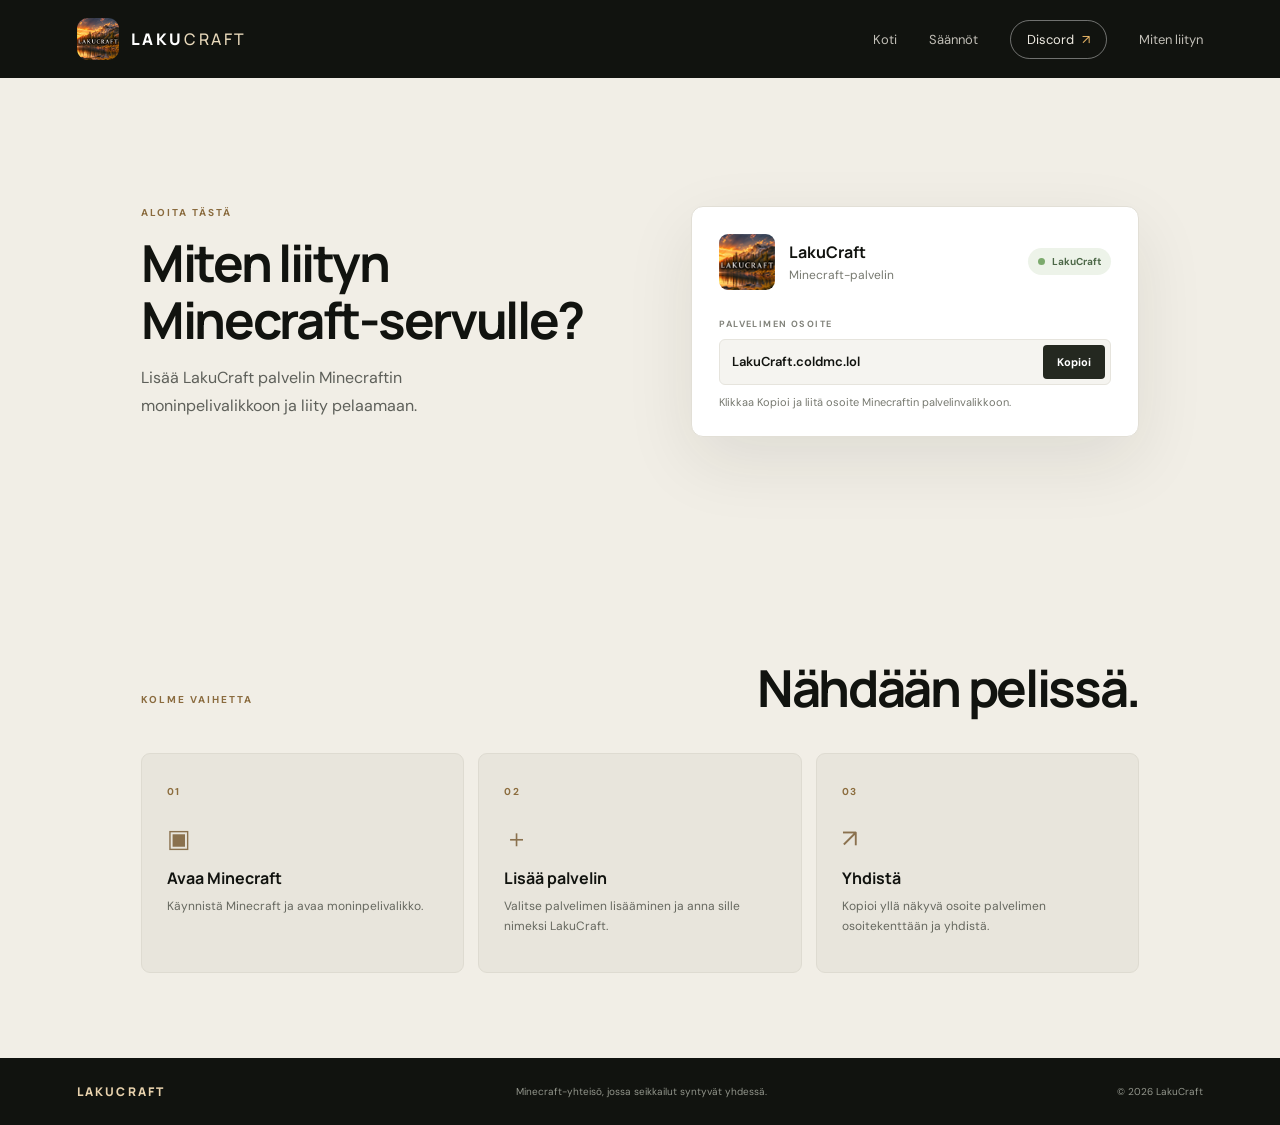
==== liity.html @ 5b4aee08 "Add files via upload" ====
<!doctype html>
<html lang="fi">
<head>
  <meta charset="utf-8">
  <meta name="viewport" content="width=device-width, initial-scale=1">
  <meta name="theme-color" content="#10120f">
  <meta name="description" content="Näin liityt LakuCraftin Minecraft-palvelimelle.">
  <title>Miten liityn — LakuCraft</title>
  <link rel="icon" type="image/png" href="assets/server-icon.png">
  <link rel="preconnect" href="https://fonts.googleapis.com">
  <link rel="preconnect" href="https://fonts.gstatic.com" crossorigin>
  <link href="https://fonts.googleapis.com/css2?family=DM+Sans:wght@400;500;600;700&family=Manrope:wght@400;500;600;700;800&display=swap" rel="stylesheet">
  <link rel="stylesheet" href="styles.css">
</head>
<body class="inner-page">
  <header class="topbar">
    <a class="brand" href="index.html" aria-label="LakuCraft etusivu">
      <img src="assets/server-icon.png" alt="" width="42" height="42">
      <span>LAKU<span class="brand-light">CRAFT</span></span>
    </a>
    <nav aria-label="Päänavigaatio">
      <a href="index.html">Koti</a>
      <a href="saannot.html">Säännöt</a>
      <a class="nav-discord" href="https://discord.gg/cD8DBC7NC" target="_blank" rel="noopener noreferrer">Discord <span aria-hidden="true">↗</span></a>
      <a href="liity.html" aria-current="page"><span class="nav-label-desktop">Miten liityn</span><span class="nav-label-mobile">Miten liityn</span></a>
    </nav>
  </header>

  <main class="standalone-page join-page">
    <section class="join-section">
      <div class="join-intro">
        <p class="eyebrow eyebrow-dark">ALOITA TÄSTÄ</p>
        <h1 class="page-title">Miten liityn Minecraft-servulle?</h1>
        <p>Lisää LakuCraft palvelin Minecraftin moninpelivalikkoon ja liity pelaamaan.</p>
      </div>
      <div class="server-card">
        <div class="server-card-top">
          <div class="server-identity">
            <img src="assets/server-icon.png" alt="LakuCraft-kuvake" width="56" height="56">
            <div><strong>LakuCraft</strong><span>Minecraft-palvelin</span></div>
          </div>
          <span class="status-pill"><i></i> LakuCraft</span>
        </div>
        <div class="address-label">PALVELIMEN OSOITE</div>
        <div class="address-row">
          <code id="server-address">Ladataan osoitetta…</code>
          <button id="copy-address" type="button" disabled aria-label="Kopioi palvelimen osoite">Kopioi</button>
        </div>
        <p class="address-note" id="address-note">Ladataan palvelimen osoitetta.</p>
      </div>
    </section>

    <section class="steps-section standalone-steps">
      <div class="section-heading">
        <p class="eyebrow eyebrow-dark">KOLME VAIHETTA</p>
        <h2>Nähdään pelissä.</h2>
      </div>
      <div class="steps-grid">
        <article class="step-card"><span class="step-number">01</span><div class="step-icon" aria-hidden="true">▣</div><h3>Avaa Minecraft</h3><p>Käynnistä Minecraft ja avaa moninpelivalikko.</p></article>
        <article class="step-card"><span class="step-number">02</span><div class="step-icon" aria-hidden="true">＋</div><h3>Lisää palvelin</h3><p>Valitse palvelimen lisääminen ja anna sille nimeksi LakuCraft.</p></article>
        <article class="step-card"><span class="step-number">03</span><div class="step-icon" aria-hidden="true">↗</div><h3>Yhdistä</h3><p>Kopioi yllä näkyvä osoite palvelimen osoitekenttään ja yhdistä.</p></article>
      </div>
    </section>
  </main>

  <footer><a class="footer-brand" href="index.html">LAKUCRAFT</a><span>Minecraft-yhteisö, jossa seikkailut syntyvät yhdessä.</span><span>© <span id="year"></span> LakuCraft</span></footer>
  <div class="toast" id="toast" role="status" aria-live="polite"></div>
  <script src="config.js"></script>
  <script src="script.js"></script>
</body>
</html>
---- styles.css ----
:root{color-scheme:dark;--ink:#11130f;--paper:#f1eee6;--muted:#a9aaa1;--gold:#eab768;--green:#8da77b;--line:rgba(255,255,255,.14);font-family:"DM Sans",sans-serif}*{box-sizing:border-box}html{scroll-behavior:smooth}body{margin:0;background:var(--ink);color:#fff}a{color:inherit;text-decoration:none}.topbar{height:78px;padding:0 clamp(22px,6vw,96px);display:flex;align-items:center;justify-content:space-between;position:absolute;z-index:3;inset:0 0 auto}.brand{display:flex;gap:12px;align-items:center;font:800 16px Manrope,sans-serif;letter-spacing:.16em}.brand img{border-radius:11px;object-fit:cover}.brand-light{font-weight:500;color:#e9d9bb}.topbar nav{display:flex;align-items:center;gap:32px;font-size:13px;color:#eeeae1}.topbar nav>a:not(.nav-discord){opacity:.8}.nav-discord{border:1px solid rgba(255,255,255,.4);padding:10px 16px;border-radius:999px}.nav-discord span{color:var(--gold);margin-left:5px}.hero{min-height:690px;height:min(850px,100svh);position:relative;display:flex;align-items:center;overflow:hidden}.hero-image,.hero-shade{position:absolute;inset:0}.hero-image{background:url("assets/lakucraft-sunset.png") center 48%/cover no-repeat;transform:scale(1.015)}.hero-shade{background:linear-gradient(90deg,rgba(8,11,12,.86) 0%,rgba(8,11,12,.56) 43%,rgba(8,11,12,.08) 100%),linear-gradient(0deg,rgba(8,11,12,.76) 0%,transparent 28%,rgba(8,11,12,.28) 100%)}.hero-content{position:relative;z-index:1;width:min(700px,82vw);margin:78px 0 0 clamp(26px,11vw,170px)}.eyebrow{font-size:10px;letter-spacing:.2em;font-weight:700;color:#e9c58c}.eyebrow-dot{display:inline-block;width:7px;height:7px;background:var(--gold);border-radius:50%;margin:0 10px 1px 0;box-shadow:0 0 16px var(--gold)}h1,h2,h3,p{margin-top:0}h1,h2{font-family:Manrope,sans-serif;letter-spacing:-.045em}h1{font-size:clamp(45px,7vw,82px);line-height:1.02;margin:26px 0 19px;font-weight:700}h1 span{color:#f3c980}.hero-copy{max-width:440px;color:#e4e1d7;line-height:1.75;font-size:16px}.hero-actions{display:flex;gap:12px;margin-top:29px}.button{display:inline-flex;align-items:center;gap:20px;padding:14px 19px;border-radius:5px;font-weight:700;font-size:13px;transition:transform .2s,background .2s}.button:hover{transform:translateY(-2px)}.button-primary{background:var(--gold);color:#21170d}.button-primary:hover{background:#f4ce8c}.button-ghost{border:1px solid rgba(255,255,255,.46);background:rgba(20,20,16,.18);backdrop-filter:blur(6px)}.hero-caption{position:absolute;right:clamp(22px,6vw,96px);bottom:30px;left:clamp(22px,6vw,96px);z-index:1;display:flex;justify-content:space-between;color:rgba(255,255,255,.65);font-size:9px;letter-spacing:.18em}.join-section,.steps-section{background:var(--paper);color:var(--ink);padding:105px clamp(24px,11vw,170px);display:grid;grid-template-columns:1fr 1fr;gap:8vw;align-items:center}.eyebrow-dark{color:#8a6b3e}.join-intro h2,.section-heading h2{font-size:clamp(34px,4vw,51px);line-height:1.1;margin:16px 0}.join-intro>p:last-child{max-width:390px;color:#5e605a;line-height:1.75}.server-card{background:#fff;border:1px solid #e2dfd6;border-radius:12px;padding:27px;box-shadow:0 24px 70px rgba(35,29,19,.09)}.server-card-top,.server-identity,.address-row{display:flex;align-items:center;justify-content:space-between}.server-identity{justify-content:flex-start;gap:14px}.server-identity img{border-radius:9px}.server-identity strong,.server-identity span{display:block}.server-identity strong{font:700 16px Manrope,sans-serif}.server-identity span{margin-top:4px;color:#777970;font-size:12px}.status-pill{display:flex;align-items:center;gap:7px;background:#edf3e9;color:#4d6848;padding:7px 10px;border-radius:99px;font-size:10px;font-weight:700}.status-pill i{background:#7caa6d;width:7px;height:7px;border-radius:50%}.address-label{margin:28px 0 9px;color:#82837b;font-size:9px;letter-spacing:.16em;font-weight:700}.address-row{padding:5px 5px 5px 12px;background:#f5f4f0;border:1px solid #e6e4dd;border-radius:6px;gap:8px}.address-row code{font:600 13px "DM Sans",sans-serif;overflow-wrap:anywhere}.address-row button{border:0;border-radius:4px;padding:10px 14px;background:#242820;color:#fff;font:700 11px "DM Sans",sans-serif;cursor:pointer}.address-row button:disabled{background:#d9d7d0;color:#77776f;cursor:not-allowed}.address-note{margin:10px 0 0;color:#777970;font-size:11px}.steps-section{display:block;padding-top:98px;padding-bottom:105px}.section-heading{display:flex;align-items:end;justify-content:space-between;margin-bottom:37px}.section-heading h2{margin-bottom:0}.steps-grid{display:grid;grid-template-columns:repeat(3,1fr);gap:14px}.step-card{position:relative;min-height:220px;padding:25px;background:#e8e5dc;border:1px solid #dedbd1;border-radius:9px}.step-number{font-size:10px;letter-spacing:.16em;color:#8c6d3e;font-weight:700}.step-icon{margin-top:22px;font-size:25px;color:#8a714e}.step-card h3{font:700 16px Manrope,sans-serif;margin:12px 0 8px}.step-card p{font-size:12px;line-height:1.65;color:#66685f;margin-bottom:0}.discord-banner{padding:74px clamp(24px,11vw,170px);display:flex;align-items:center;justify-content:space-between;gap:30px;background:linear-gradient(105deg,#252b23,#303a2d)}.discord-banner h2{font-size:clamp(27px,3.5vw,42px);margin:14px 0 9px}.discord-banner p:last-child{color:#c0c4b8;font-size:13px;margin:0}.discord-banner .button{flex-shrink:0}footer{padding:25px clamp(22px,6vw,96px);display:flex;align-items:center;justify-content:space-between;gap:18px;color:#92958b;font-size:10px}.footer-brand{font:800 12px Manrope,sans-serif;letter-spacing:.18em;color:#e8d2ad}.toast{position:fixed;z-index:5;bottom:22px;left:50%;transform:translate(-50%,20px);background:#f2c77e;color:#21170d;border-radius:6px;padding:12px 18px;font-size:12px;font-weight:700;opacity:0;pointer-events:none;transition:all .22s}.toast.visible{opacity:1;transform:translate(-50%,0)}
@media(max-width:760px){.topbar{height:68px}.topbar nav{gap:14px}.topbar nav>a:not(.nav-discord){display:none}.hero{height:720px;min-height:620px}.hero-image{background-position:58% center}.hero-shade{background:linear-gradient(90deg,rgba(8,11,12,.76),rgba(8,11,12,.22)),linear-gradient(0deg,rgba(8,11,12,.72),transparent 45%)}.hero-content{margin:65px 24px 0;width:auto}.hero-copy{font-size:14px}.hero-caption{font-size:8px}.join-section{grid-template-columns:1fr;padding:75px 23px;gap:30px}.server-card{padding:20px}.steps-section{padding:74px 23px}.section-heading{display:block}.section-heading h2{margin-bottom:25px}.steps-grid{grid-template-columns:1fr}.step-card{min-height:175px}.step-icon{margin-top:14px}.discord-banner{align-items:flex-start;flex-direction:column;padding:56px 24px}.discord-banner .button{margin-top:4px}footer{flex-wrap:wrap;padding:22px 24px}footer>span:nth-child(2){order:3;width:100%}}
@media(prefers-reduced-motion:reduce){html{scroll-behavior:auto}*,*::before,*::after{transition:none!important}}
.rules-section{background:#f7f4ec;color:var(--ink);padding:96px clamp(24px,11vw,170px)}.rules-heading{max-width:620px;margin-bottom:38px}.rules-heading h2{font-size:clamp(34px,4vw,51px);line-height:1.1;margin:16px 0}.rules-heading>p:last-child{max-width:480px;color:#5e605a;line-height:1.7;font-size:14px}.rules-category-title{font:700 20px Manrope,sans-serif;margin:0 0 16px}.rules-category-discord{margin-top:48px}.rules-grid{display:grid;grid-template-columns:repeat(2,minmax(0,1fr));gap:13px}.rule-card{display:flex;gap:18px;min-height:120px;padding:23px;background:#fff;border:1px solid #e2dfd6;border-radius:9px}.rule-card>span{flex:0 0 30px;color:#9a7744;font-size:11px;font-weight:700;letter-spacing:.12em;padding-top:3px}.rule-card h3{font:700 15px Manrope,sans-serif;margin:0 0 7px}.rule-card p{font-size:12px;line-height:1.65;color:#66685f;margin:0}.rules-note{margin:23px 0 0;color:#777970;font-size:11px;line-height:1.6}.rules-discord-link{display:inline-flex;align-items:center;gap:10px;margin-top:16px;padding:11px 15px;border-radius:5px;background:#252b23;color:#fff;font-size:12px;font-weight:700}.rules-discord-link:hover{background:#394632}.rules-discord-link span{color:var(--gold)}
.nav-label-mobile{display:none}.inner-page .topbar{position:relative;background:#11130f}.standalone-page{min-height:calc(100svh - 140px)}.inner-page .rules-section{padding-top:82px;padding-bottom:90px}.page-title{font-size:clamp(34px,4vw,51px);line-height:1.1;margin:16px 0}.join-page .join-section{min-height:54vh}.standalone-steps{padding-top:80px;padding-bottom:85px}
@media(max-width:760px){.rules-section{padding:74px 23px}.inner-page .rules-section{padding-top:58px;padding-bottom:70px}.rules-grid{grid-template-columns:1fr}.rule-card{min-height:0;padding:20px}.topbar{padding:0 16px}.brand span{display:none}.topbar nav{gap:10px;font-size:11px}.topbar nav>a[href="index.html"],.topbar nav>a[href="saannot.html"],.topbar nav>a[href="liity.html"]{display:inline-flex}.nav-label-desktop{display:none}.nav-label-mobile{display:inline}.join-page .join-section{min-height:0}.standalone-steps{padding:60px 23px}}
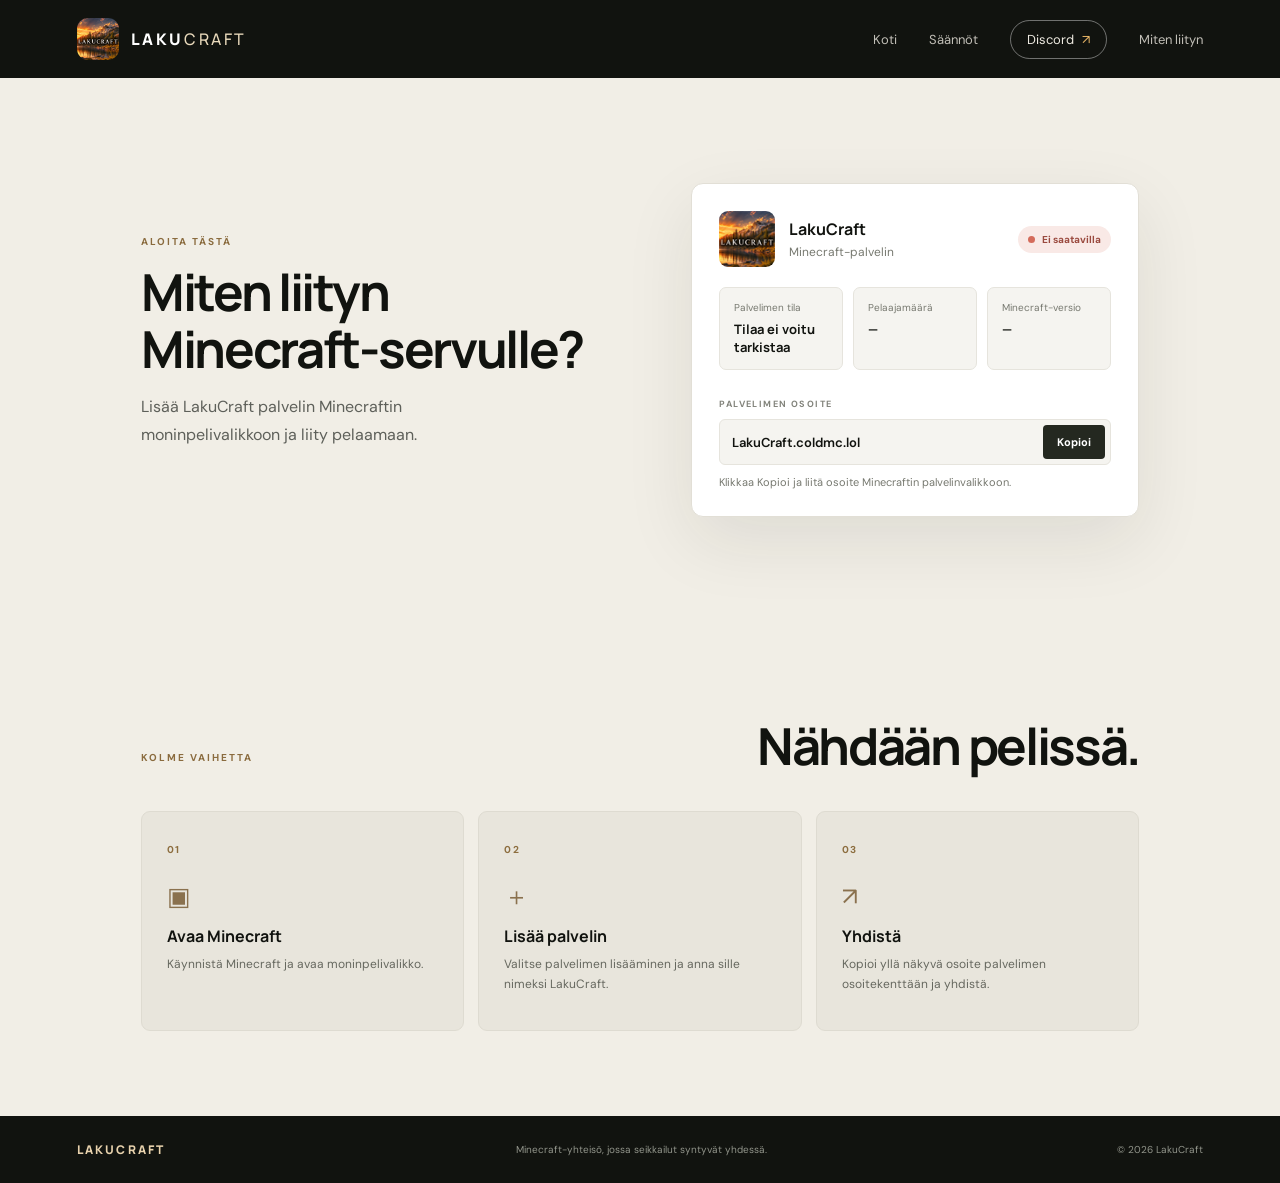
==== commit e1d8142d: "Add files via upload" ====
--- a/liity.html
+++ b/liity.html
@@ -39,7 +39,12 @@
             <img src="assets/server-icon.png" alt="LakuCraft-kuvake" width="56" height="56">
             <div><strong>LakuCraft</strong><span>Minecraft-palvelin</span></div>
           </div>
-          <span class="status-pill"><i></i> LakuCraft</span>
+          <span class="status-pill status-checking" id="server-status"><i></i><span id="server-status-badge">Haetaan tilaa…</span></span>
+        </div>
+        <div class="server-stats" aria-label="Palvelimen tiedot">
+          <div><span>Palvelimen tila</span><strong id="server-status-text">Tarkistetaan…</strong></div>
+          <div><span>Pelaajamäärä</span><strong id="player-count">—</strong></div>
+          <div><span>Minecraft-versio</span><strong id="server-version">—</strong></div>
         </div>
         <div class="address-label">PALVELIMEN OSOITE</div>
         <div class="address-row">
--- a/styles.css
+++ b/styles.css
@@ -2,5 +2,7 @@
 @media(max-width:760px){.topbar{height:68px}.topbar nav{gap:14px}.topbar nav>a:not(.nav-discord){display:none}.hero{height:720px;min-height:620px}.hero-image{background-position:58% center}.hero-shade{background:linear-gradient(90deg,rgba(8,11,12,.76),rgba(8,11,12,.22)),linear-gradient(0deg,rgba(8,11,12,.72),transparent 45%)}.hero-content{margin:65px 24px 0;width:auto}.hero-copy{font-size:14px}.hero-caption{font-size:8px}.join-section{grid-template-columns:1fr;padding:75px 23px;gap:30px}.server-card{padding:20px}.steps-section{padding:74px 23px}.section-heading{display:block}.section-heading h2{margin-bottom:25px}.steps-grid{grid-template-columns:1fr}.step-card{min-height:175px}.step-icon{margin-top:14px}.discord-banner{align-items:flex-start;flex-direction:column;padding:56px 24px}.discord-banner .button{margin-top:4px}footer{flex-wrap:wrap;padding:22px 24px}footer>span:nth-child(2){order:3;width:100%}}
 @media(prefers-reduced-motion:reduce){html{scroll-behavior:auto}*,*::before,*::after{transition:none!important}}
 .rules-section{background:#f7f4ec;color:var(--ink);padding:96px clamp(24px,11vw,170px)}.rules-heading{max-width:620px;margin-bottom:38px}.rules-heading h2{font-size:clamp(34px,4vw,51px);line-height:1.1;margin:16px 0}.rules-heading>p:last-child{max-width:480px;color:#5e605a;line-height:1.7;font-size:14px}.rules-category-title{font:700 20px Manrope,sans-serif;margin:0 0 16px}.rules-category-discord{margin-top:48px}.rules-grid{display:grid;grid-template-columns:repeat(2,minmax(0,1fr));gap:13px}.rule-card{display:flex;gap:18px;min-height:120px;padding:23px;background:#fff;border:1px solid #e2dfd6;border-radius:9px}.rule-card>span{flex:0 0 30px;color:#9a7744;font-size:11px;font-weight:700;letter-spacing:.12em;padding-top:3px}.rule-card h3{font:700 15px Manrope,sans-serif;margin:0 0 7px}.rule-card p{font-size:12px;line-height:1.65;color:#66685f;margin:0}.rules-note{margin:23px 0 0;color:#777970;font-size:11px;line-height:1.6}.rules-discord-link{display:inline-flex;align-items:center;gap:10px;margin-top:16px;padding:11px 15px;border-radius:5px;background:#252b23;color:#fff;font-size:12px;font-weight:700}.rules-discord-link:hover{background:#394632}.rules-discord-link span{color:var(--gold)}
+.rules-heading{text-align:center;margin-left:auto;margin-right:auto}.rules-heading>p:last-child{margin-left:auto;margin-right:auto}.rules-category-title{text-align:center}.rules-grid{max-width:1000px;margin-left:auto;margin-right:auto}.rules-note,.rules-discord-link{display:flex;width:max-content;max-width:100%;margin-left:auto;margin-right:auto}.server-stats{display:grid;grid-template-columns:repeat(3,minmax(0,1fr));gap:10px;margin-top:20px}.server-stats>div{padding:13px 14px;background:#f5f4f0;border:1px solid #e6e4dd;border-radius:7px;min-width:0}.server-stats span,.server-stats strong{display:block}.server-stats span{color:#777970;font-size:10px}.server-stats strong{margin-top:6px;font:700 13px Manrope,sans-serif;overflow-wrap:anywhere}.status-checking{background:#efeee9;color:#6c6c63}.status-checking i{background:#b0afa5}.status-online{background:#e9f4e8;color:#3d7345}.status-online i{background:#59a967}.status-offline{background:#f9e9e6;color:#9a493e}.status-offline i{background:#d46b5b}
 .nav-label-mobile{display:none}.inner-page .topbar{position:relative;background:#11130f}.standalone-page{min-height:calc(100svh - 140px)}.inner-page .rules-section{padding-top:82px;padding-bottom:90px}.page-title{font-size:clamp(34px,4vw,51px);line-height:1.1;margin:16px 0}.join-page .join-section{min-height:54vh}.standalone-steps{padding-top:80px;padding-bottom:85px}
 @media(max-width:760px){.rules-section{padding:74px 23px}.inner-page .rules-section{padding-top:58px;padding-bottom:70px}.rules-grid{grid-template-columns:1fr}.rule-card{min-height:0;padding:20px}.topbar{padding:0 16px}.brand span{display:none}.topbar nav{gap:10px;font-size:11px}.topbar nav>a[href="index.html"],.topbar nav>a[href="saannot.html"],.topbar nav>a[href="liity.html"]{display:inline-flex}.nav-label-desktop{display:none}.nav-label-mobile{display:inline}.join-page .join-section{min-height:0}.standalone-steps{padding:60px 23px}}
+@media(max-width:520px){.server-stats{grid-template-columns:1fr}.server-stats>div{display:flex;align-items:center;justify-content:space-between;gap:12px}.server-stats strong{margin-top:0;text-align:right}}
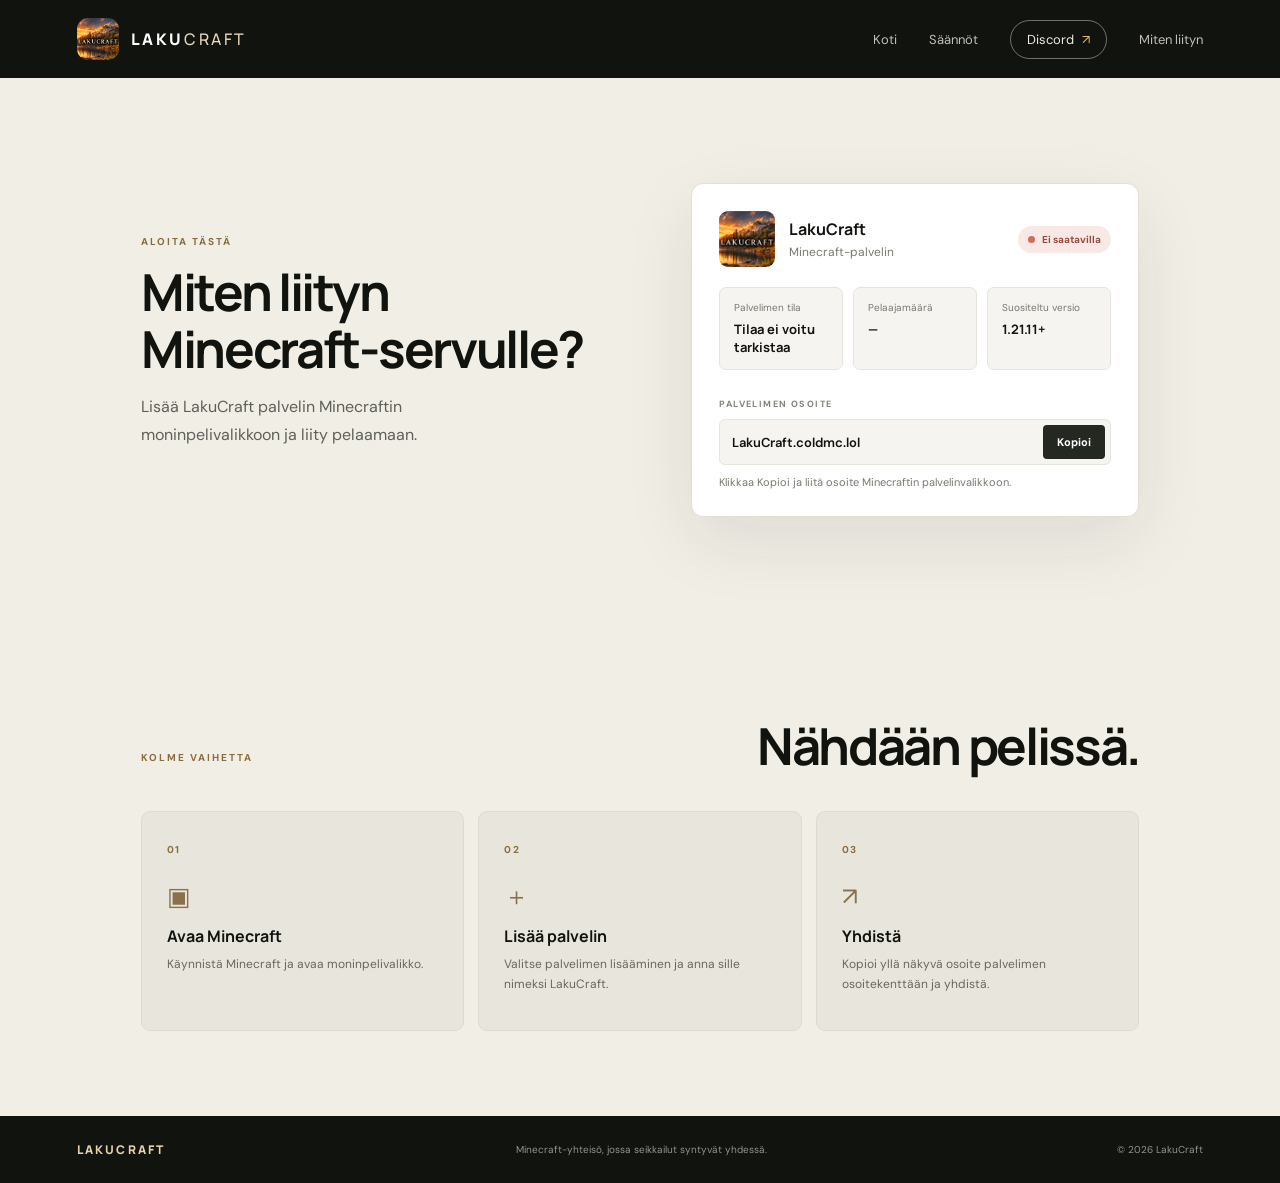
==== commit 38d43ffa: "Add files via upload" ====
--- a/liity.html
+++ b/liity.html
@@ -44,7 +44,7 @@
         <div class="server-stats" aria-label="Palvelimen tiedot">
           <div><span>Palvelimen tila</span><strong id="server-status-text">Tarkistetaan…</strong></div>
           <div><span>Pelaajamäärä</span><strong id="player-count">—</strong></div>
-          <div><span>Minecraft-versio</span><strong id="server-version">—</strong></div>
+          <div><span>Suositeltu versio</span><strong id="server-version">1.21.11+</strong></div>
         </div>
         <div class="address-label">PALVELIMEN OSOITE</div>
         <div class="address-row">
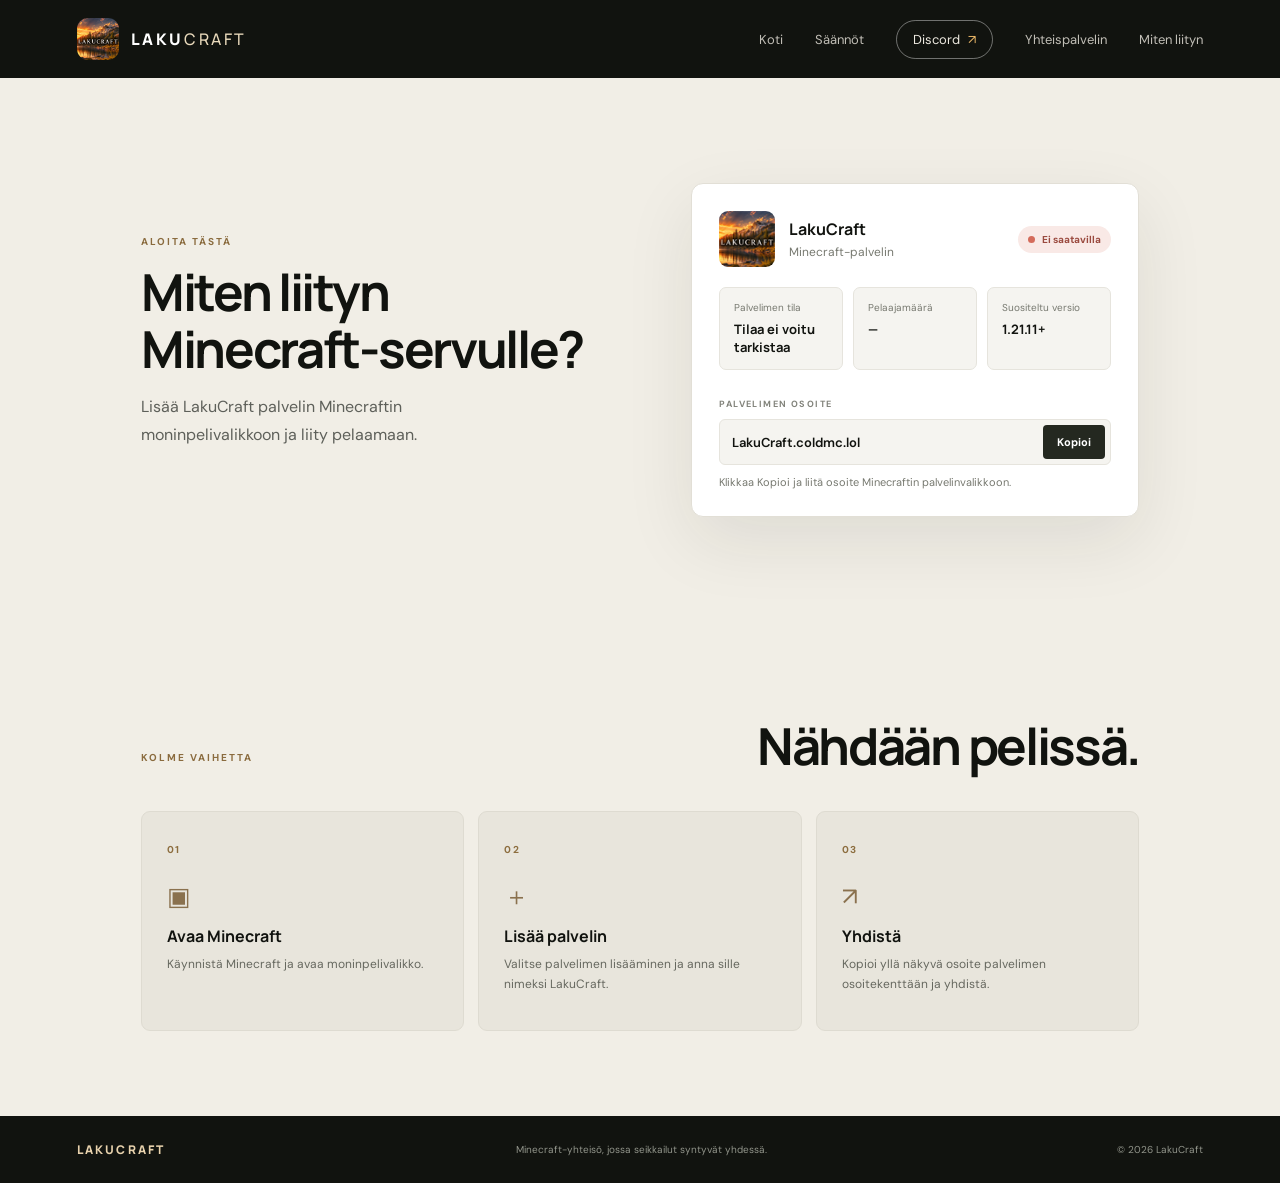
==== commit e9a03807: "Add files via upload" ====
--- a/liity.html
+++ b/liity.html
@@ -22,6 +22,7 @@
       <a href="index.html">Koti</a>
       <a href="saannot.html">Säännöt</a>
       <a class="nav-discord" href="https://discord.gg/cD8DBC7NC" target="_blank" rel="noopener noreferrer">Discord <span aria-hidden="true">↗</span></a>
+      <a href="index.html#yhteispalvelin"><span class="nav-label-desktop">Yhteispalvelin</span><span class="nav-label-mobile">Yhteisö</span></a>
       <a href="liity.html" aria-current="page"><span class="nav-label-desktop">Miten liityn</span><span class="nav-label-mobile">Miten liityn</span></a>
     </nav>
   </header>
--- a/styles.css
+++ b/styles.css
@@ -3,6 +3,9 @@
 @media(prefers-reduced-motion:reduce){html{scroll-behavior:auto}*,*::before,*::after{transition:none!important}}
 .rules-section{background:#f7f4ec;color:var(--ink);padding:96px clamp(24px,11vw,170px)}.rules-heading{max-width:620px;margin-bottom:38px}.rules-heading h2{font-size:clamp(34px,4vw,51px);line-height:1.1;margin:16px 0}.rules-heading>p:last-child{max-width:480px;color:#5e605a;line-height:1.7;font-size:14px}.rules-category-title{font:700 20px Manrope,sans-serif;margin:0 0 16px}.rules-category-discord{margin-top:48px}.rules-grid{display:grid;grid-template-columns:repeat(2,minmax(0,1fr));gap:13px}.rule-card{display:flex;gap:18px;min-height:120px;padding:23px;background:#fff;border:1px solid #e2dfd6;border-radius:9px}.rule-card>span{flex:0 0 30px;color:#9a7744;font-size:11px;font-weight:700;letter-spacing:.12em;padding-top:3px}.rule-card h3{font:700 15px Manrope,sans-serif;margin:0 0 7px}.rule-card p{font-size:12px;line-height:1.65;color:#66685f;margin:0}.rules-note{margin:23px 0 0;color:#777970;font-size:11px;line-height:1.6}.rules-discord-link{display:inline-flex;align-items:center;gap:10px;margin-top:16px;padding:11px 15px;border-radius:5px;background:#252b23;color:#fff;font-size:12px;font-weight:700}.rules-discord-link:hover{background:#394632}.rules-discord-link span{color:var(--gold)}
 .rules-heading{text-align:center;margin-left:auto;margin-right:auto}.rules-heading>p:last-child{margin-left:auto;margin-right:auto}.rules-category-title{text-align:center}.rules-grid{max-width:1000px;margin-left:auto;margin-right:auto}.rules-note,.rules-discord-link{display:flex;width:max-content;max-width:100%;margin-left:auto;margin-right:auto}.server-stats{display:grid;grid-template-columns:repeat(3,minmax(0,1fr));gap:10px;margin-top:20px}.server-stats>div{padding:13px 14px;background:#f5f4f0;border:1px solid #e6e4dd;border-radius:7px;min-width:0}.server-stats span,.server-stats strong{display:block}.server-stats span{color:#777970;font-size:10px}.server-stats strong{margin-top:6px;font:700 13px Manrope,sans-serif;overflow-wrap:anywhere}.status-checking{background:#efeee9;color:#6c6c63}.status-checking i{background:#b0afa5}.status-online{background:#e9f4e8;color:#3d7345}.status-online i{background:#59a967}.status-offline{background:#f9e9e6;color:#9a493e}.status-offline i{background:#d46b5b}
+.partnership-section{background:#f1eee6;color:var(--ink);padding:86px 24px}.partnership-content{width:min(850px,100%);margin:0 auto;text-align:center}.partnership-content h2{font-size:clamp(30px,4vw,46px);margin:14px 0}.partnership-intro{color:#5e605a;line-height:1.7}.partnership-steps{display:grid;grid-template-columns:repeat(3,minmax(0,1fr));gap:13px;margin:30px auto;padding:0;list-style:none;text-align:center}.partnership-steps li{display:flex;flex-direction:column;align-items:center;gap:10px;padding:21px;background:#fff;border:1px solid #e2dfd6;border-radius:9px}.partnership-steps li>span{color:#9a7744;font-size:11px;font-weight:700;letter-spacing:.1em}.partnership-steps h3{font:700 14px Manrope,sans-serif;margin:0 0 8px}.partnership-steps p{color:#66685f;font-size:12px;line-height:1.6;margin:0}
 .nav-label-mobile{display:none}.inner-page .topbar{position:relative;background:#11130f}.standalone-page{min-height:calc(100svh - 140px)}.inner-page .rules-section{padding-top:82px;padding-bottom:90px}.page-title{font-size:clamp(34px,4vw,51px);line-height:1.1;margin:16px 0}.join-page .join-section{min-height:54vh}.standalone-steps{padding-top:80px;padding-bottom:85px}
 @media(max-width:760px){.rules-section{padding:74px 23px}.inner-page .rules-section{padding-top:58px;padding-bottom:70px}.rules-grid{grid-template-columns:1fr}.rule-card{min-height:0;padding:20px}.topbar{padding:0 16px}.brand span{display:none}.topbar nav{gap:10px;font-size:11px}.topbar nav>a[href="index.html"],.topbar nav>a[href="saannot.html"],.topbar nav>a[href="liity.html"]{display:inline-flex}.nav-label-desktop{display:none}.nav-label-mobile{display:inline}.join-page .join-section{min-height:0}.standalone-steps{padding:60px 23px}}
 @media(max-width:520px){.server-stats{grid-template-columns:1fr}.server-stats>div{display:flex;align-items:center;justify-content:space-between;gap:12px}.server-stats strong{margin-top:0;text-align:right}}
+@media(max-width:760px){.partnership-section{padding:65px 23px}.partnership-steps{grid-template-columns:1fr}.partnership-steps li{padding:18px}}
+@media(max-width:760px){.topbar nav>a[href="#yhteispalvelin"],.topbar nav>a[href="index.html#yhteispalvelin"]{display:inline-flex}}
